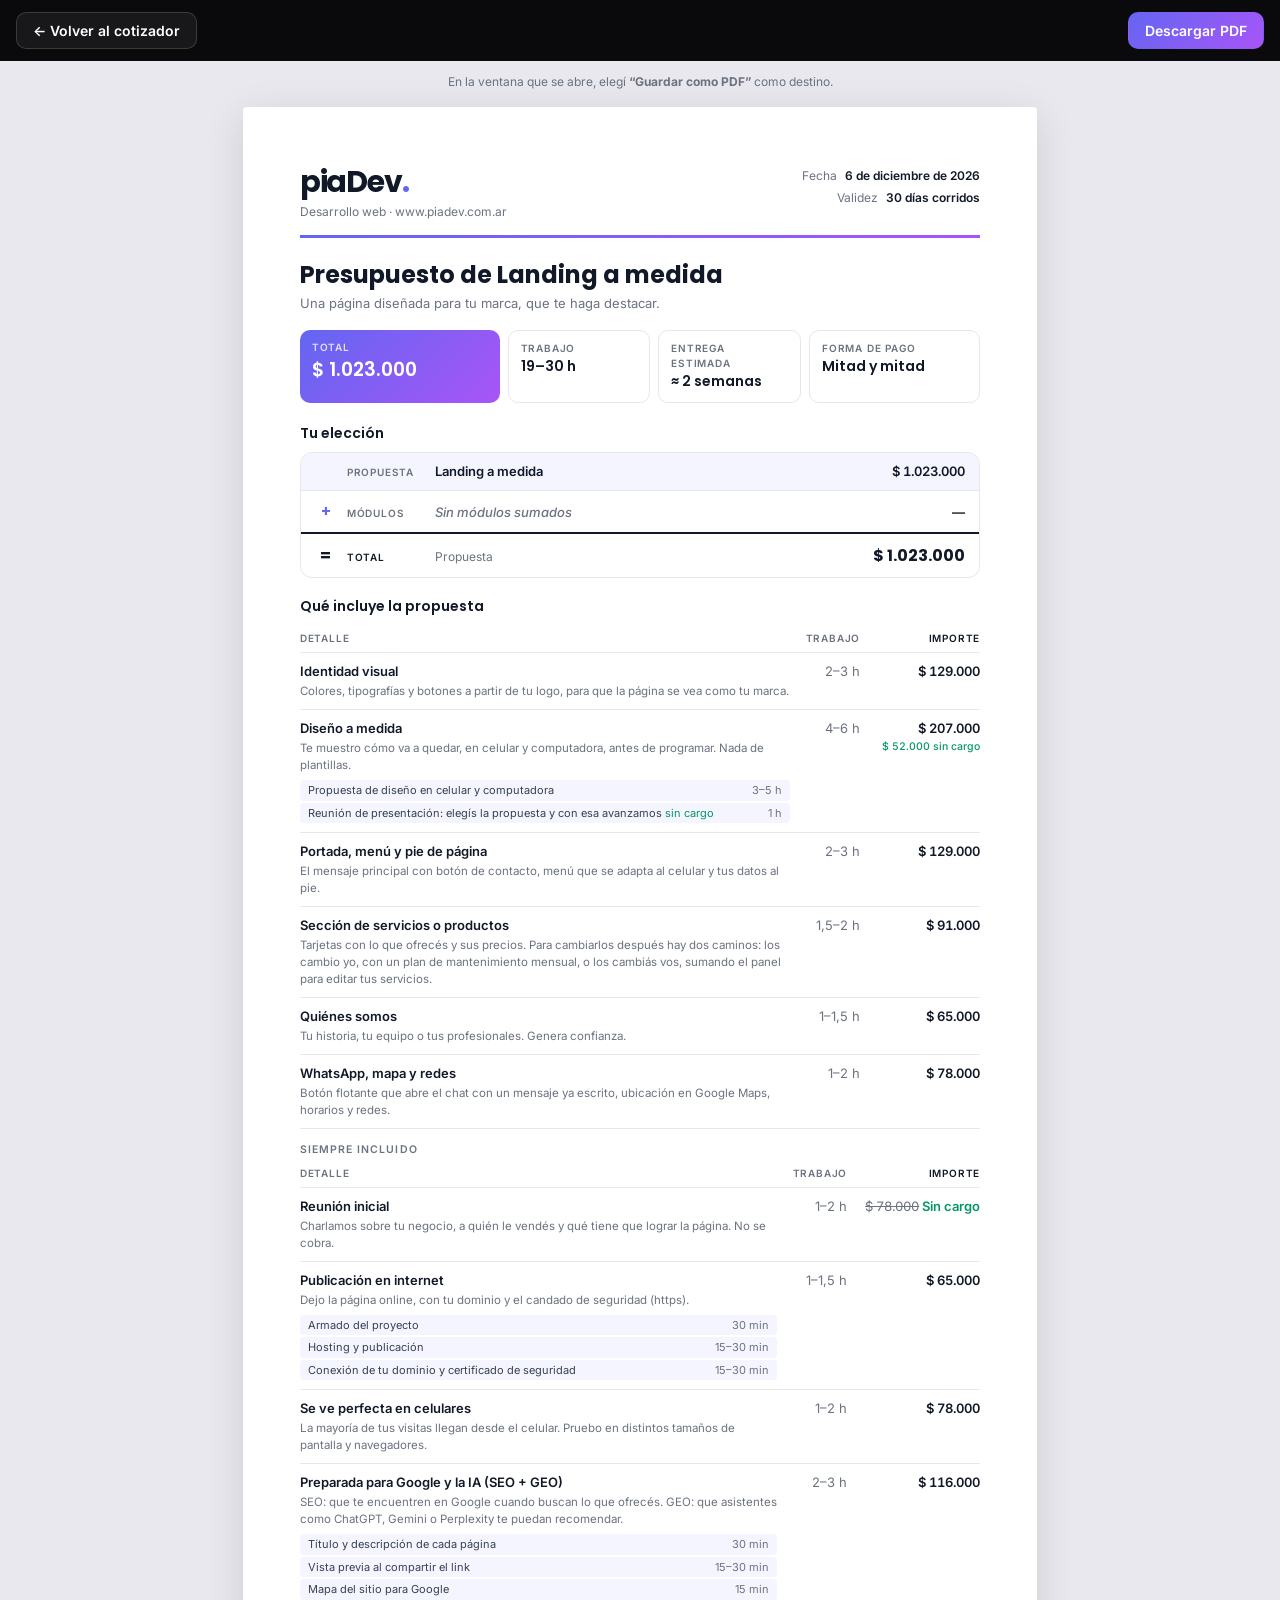
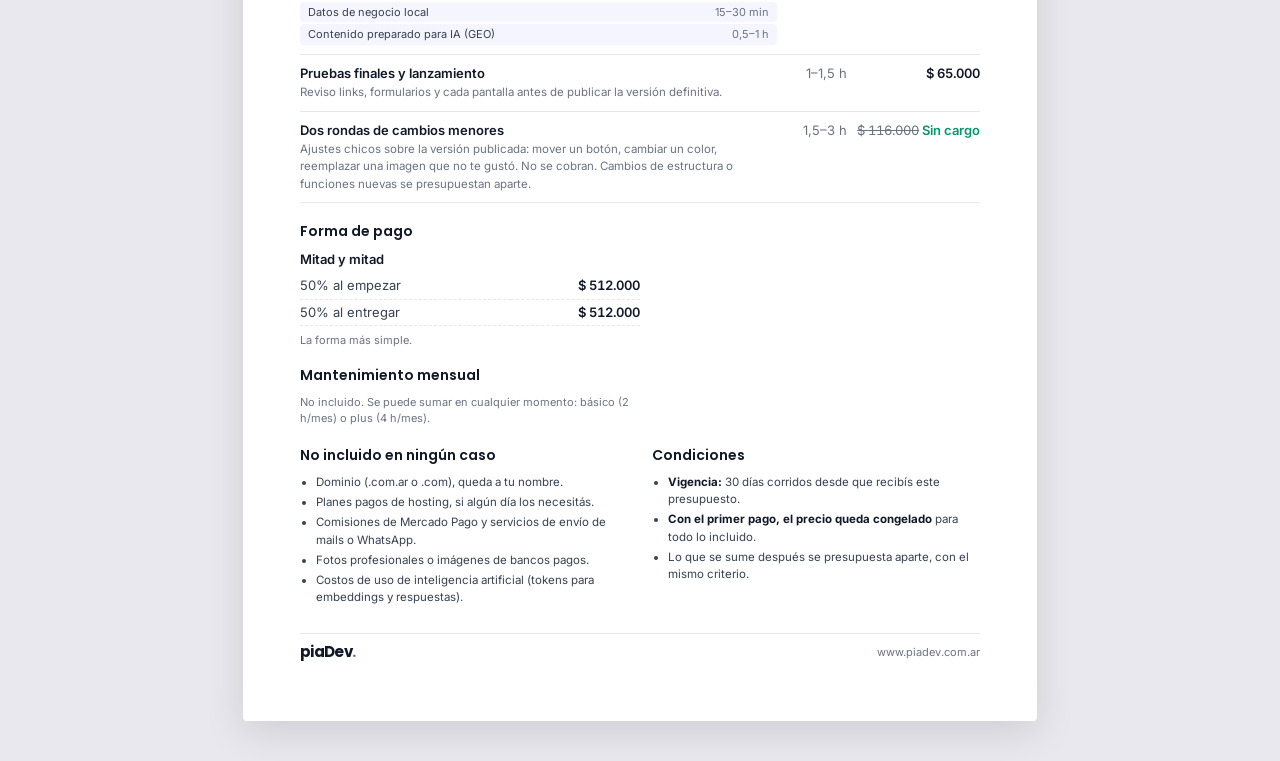
==== presupuesto.html @ 5997084e "cotizador" ====
<!doctype html>
<html lang="es">
<head>
  <meta charset="utf-8">
  <meta name="viewport" content="width=device-width, initial-scale=1">
  <title>Presupuesto · piaDev</title>
  <meta name="robots" content="noindex">
  <link rel="preconnect" href="https://fonts.googleapis.com">
  <link rel="preconnect" href="https://fonts.gstatic.com" crossorigin>
  <link rel="stylesheet" href="https://fonts.googleapis.com/css2?family=Inter:wght@400;500;600;700&family=Poppins:wght@500;600;700&display=swap">
  <link rel="stylesheet" href="css/presupuesto.css">
</head>
<body>
  <div class="toolbar">
    <a class="tb-btn" id="backLink" href="index.html">← Volver al cotizador</a>
    <button class="tb-btn tb-primary" id="printBtn" type="button">Descargar PDF</button>
  </div>
  <p class="tb-hint">En la ventana que se abre, elegí <b>“Guardar como PDF”</b> como destino.</p>

  <main class="sheet" id="sheet"></main>

  <script src="js/servicios.js"></script>
  <script src="js/calc.js"></script>
  <script src="js/presupuesto.js"></script>
</body>
</html>
---- css/presupuesto.css ----
/* Presupuesto: documento claro (para imprimir) con los acentos de la marca */
:root {
  --ink: #111827;
  --text: #374151;
  --muted: #6b7280;
  --line: #e5e7eb;
  --soft: #f5f5ff;
  --primary: #6366f1;
  --secondary: #a855f7;
  --green: #059669;
  --f-head: "Poppins", system-ui, sans-serif;
  --f-body: "Inter", system-ui, sans-serif;
}
* { box-sizing: border-box; }
html { color-scheme: light; }
body { margin: 0; background: #e8e8ee; color: var(--text); font: 13px/1.5 var(--f-body); -webkit-print-color-adjust: exact; print-color-adjust: exact; }
h1, h2, h3 { font-family: var(--f-head); color: var(--ink); margin: 0; }
p { margin: 0; }

/* Barra de pantalla (no se imprime) */
.toolbar { position: sticky; top: 0; z-index: 5; display: flex; justify-content: space-between; gap: 10px; padding: 12px 16px; background: #0a0a0c; }
.tb-btn { font: 600 14px var(--f-body); padding: 9px 16px; border-radius: 10px; border: 1px solid rgba(255, 255, 255, .15); background: rgba(255, 255, 255, .06); color: #fff; text-decoration: none; cursor: pointer; }
.tb-primary { background: linear-gradient(135deg, #6366f1, #a855f7); border-color: transparent; }
.tb-hint { text-align: center; color: var(--muted); font-size: 12px; margin: 12px 16px 0; }

/* Hoja A4 */
.sheet { width: 210mm; max-width: calc(100% - 32px); min-height: 297mm; margin: 16px auto 40px; background: #fff; padding: 16mm 15mm; box-shadow: 0 10px 40px rgba(0, 0, 0, .12); border-radius: 4px; }

.doc-head { display: flex; justify-content: space-between; align-items: flex-start; gap: 20px; padding-bottom: 14px; border-bottom: 3px solid; border-image: linear-gradient(90deg, var(--primary), var(--secondary)) 1; }
.logo { font: 700 30px var(--f-head); color: var(--ink); letter-spacing: -0.04em; line-height: 1; }
.logo span { color: var(--primary); }
.logo.sm { font-size: 15px; }
.brand-sub { color: var(--muted); font-size: 12px; margin-top: 6px; }
.meta { display: grid; gap: 4px; text-align: right; font-size: 12px; }
.meta span { color: var(--muted); margin-right: 8px; }
.meta b { color: var(--ink); font-weight: 600; }

.title-block { margin: 22px 0 16px; }
.title-block h1 { font-size: 24px; font-weight: 700; margin-top: 4px; line-height: 1.25; }
.for { margin-top: 4px; font-size: 14px; }
.for b { color: var(--ink); }
.tagline { color: var(--muted); margin-top: 4px; }

.kpis { display: grid; grid-template-columns: 1.4fr 1fr 1fr 1.2fr; gap: 8px; margin-bottom: 20px; }
.kpi { border: 1px solid var(--line); border-radius: 10px; padding: 10px 12px; }
.kpi span { display: block; font-size: 10px; font-weight: 600; letter-spacing: .08em; text-transform: uppercase; color: var(--muted); }
.kpi b { font: 600 14px var(--f-head); color: var(--ink); }
.kpi-main { background: linear-gradient(135deg, var(--primary), var(--secondary)); border: 0; }
.kpi-main span { color: rgba(255, 255, 255, .8); }
.kpi-main b { color: #fff; font-size: 19px; }

.block { margin-top: 18px; }

/* Tu elección: se lee como una suma */
.choice { break-inside: avoid; }
.ch { border: 1px solid var(--line); border-radius: 12px; overflow: hidden; }
.ch-row { display: grid; grid-template-columns: 22px 78px 1fr auto; gap: 10px; align-items: baseline; padding: 9px 14px; border-top: 1px solid var(--line); }
.ch-row:first-child { border-top: 0; background: var(--soft); }
.ch-sign { font: 600 15px var(--f-head); color: var(--primary); text-align: center; }
.ch-label { font-size: 10px; font-weight: 600; letter-spacing: .08em; text-transform: uppercase; color: var(--muted); }
.ch-name { color: var(--ink); min-width: 0; }
.ch-name b { font-weight: 600; }
.ch-name small { display: block; color: var(--muted); font-size: 11px; margin-top: 1px; }
.ch-amt { text-align: right; font-weight: 600; color: var(--ink); font-variant-numeric: tabular-nums; white-space: nowrap; }
.ch-total { border-top: 2px solid var(--ink); }
.ch-total .ch-sign, .ch-total .ch-amt { font: 700 16px var(--f-head); color: var(--ink); }
.ch-total .ch-label { color: var(--ink); }
.ch-total .ch-name { color: var(--muted); font-size: 12px; }
.ch-aside { background: #f9fafb; }
.ch-aside .ch-name, .ch-aside .ch-amt { color: var(--muted); font-weight: 500; }
.block h2 { font-size: 14px; font-weight: 600; margin-bottom: 8px; }
.block h3 { font: 600 10.5px var(--f-body); letter-spacing: .1em; text-transform: uppercase; color: var(--muted); margin: 14px 0 4px; }

.items { width: 100%; border-collapse: collapse; }
.items th { text-align: left; font-size: 10px; font-weight: 600; letter-spacing: .08em; text-transform: uppercase; color: var(--muted); padding: 6px 0; border-bottom: 1px solid var(--line); }
.items td { vertical-align: top; padding: 9px 0; border-bottom: 1px solid var(--line); }
.items tr { break-inside: avoid; }
.items td b { color: var(--ink); font-weight: 600; }
.items td p { color: var(--muted); font-size: 11.5px; margin-top: 1px; }
.items .h { width: 70px; text-align: right; white-space: nowrap; color: var(--muted); padding-left: 10px; }
.items .n { width: 120px; text-align: right; white-space: nowrap; color: var(--ink); font-weight: 600; padding-left: 10px; font-variant-numeric: tabular-nums; }
.items .n small { display: block; font-weight: 500; font-size: 10.5px; }
.items s { color: var(--muted); font-weight: 400; }
.items tr.off b, .items tr.off p { color: #9ca3af; }
.muted { color: var(--muted); font-weight: 500; font-style: italic; }
.free { color: var(--green); font-style: normal; }
.sub { list-style: none; padding: 0; margin: 6px 0 0; display: grid; gap: 2px; }
.sub li { display: flex; justify-content: space-between; gap: 12px; font-size: 11px; color: var(--text); padding: 2px 8px; background: var(--soft); border-radius: 4px; }
.sub li span:last-child { color: var(--muted); white-space: nowrap; }
.note { margin-top: 10px; padding: 8px 12px; background: #f9fafb; border-left: 3px solid var(--primary); font-size: 11.5px; }
.note b { color: var(--ink); }

.totals-block { display: flex; justify-content: flex-end; break-inside: avoid; }
.totals { width: 60%; border-collapse: collapse; }
.totals td { padding: 6px 0; border-bottom: 1px solid var(--line); }
.totals td:last-child { text-align: right; font-variant-numeric: tabular-nums; color: var(--ink); font-weight: 600; }
.stack { display: grid; gap: 16px; break-inside: avoid; }
.stack > div { max-width: 50%; }
.totals .bonif td { color: var(--green); font-weight: 500; text-align: right; border-bottom: 0; font-size: 11.5px; padding-top: 2px; }
.totals .grand td { border-bottom: 0; border-top: 2px solid var(--ink); padding-top: 10px; font: 700 17px var(--f-head); color: var(--ink); }

.two { display: grid; grid-template-columns: 1fr 1fr; gap: 24px; break-inside: avoid; }
.pay-title { font-weight: 600; color: var(--ink); margin-bottom: 4px; }
.mini { width: 100%; border-collapse: collapse; }
.mini td { padding: 3px 0; border-bottom: 1px dashed var(--line); }
.mini td:last-child { text-align: right; font-weight: 600; color: var(--ink); font-variant-numeric: tabular-nums; }
.small { font-size: 11px; color: var(--muted); margin-top: 6px; }
.checks, .dots { margin: 4px 0 0; padding-left: 16px; display: grid; gap: 3px; font-size: 11.5px; }
.checks li::marker { content: "✓  "; color: var(--green); }
.dots b { color: var(--ink); }

.end { break-inside: avoid; }
.doc-foot { display: flex; justify-content: space-between; align-items: center; margin-top: 26px; padding-top: 10px; border-top: 1px solid var(--line); color: var(--muted); font-size: 11px; }

@media (max-width: 700px) {
  .sheet { padding: 20px 16px; min-height: 0; }
  .kpis { grid-template-columns: 1fr 1fr; }
  .two { grid-template-columns: 1fr; }
  .stack > div { max-width: none; }
  .totals { width: 100%; }
  .doc-head { flex-direction: column; }
  .meta { text-align: left; }
}

/* Margen 0 en la página: así el navegador no tiene dónde imprimir fecha, título y URL.
   El espacio en blanco lo da el padding de la hoja, que se repite en cada página (box-decoration-break). */
@page { size: A4; margin: 0; }
@media print {
  html, body { margin: 0; padding: 0; background: #fff; }
  /* Solo se imprime la hoja: oculta la barra y cualquier botón flotante que agreguen extensiones del navegador */
  body > :not(.sheet), html > :not(head):not(body) { display: none !important; }
  .sheet { width: auto; max-width: none; min-height: 0; margin: 0; padding: 12mm 14mm; box-shadow: none; border-radius: 0;
    -webkit-box-decoration-break: clone; box-decoration-break: clone; }
}
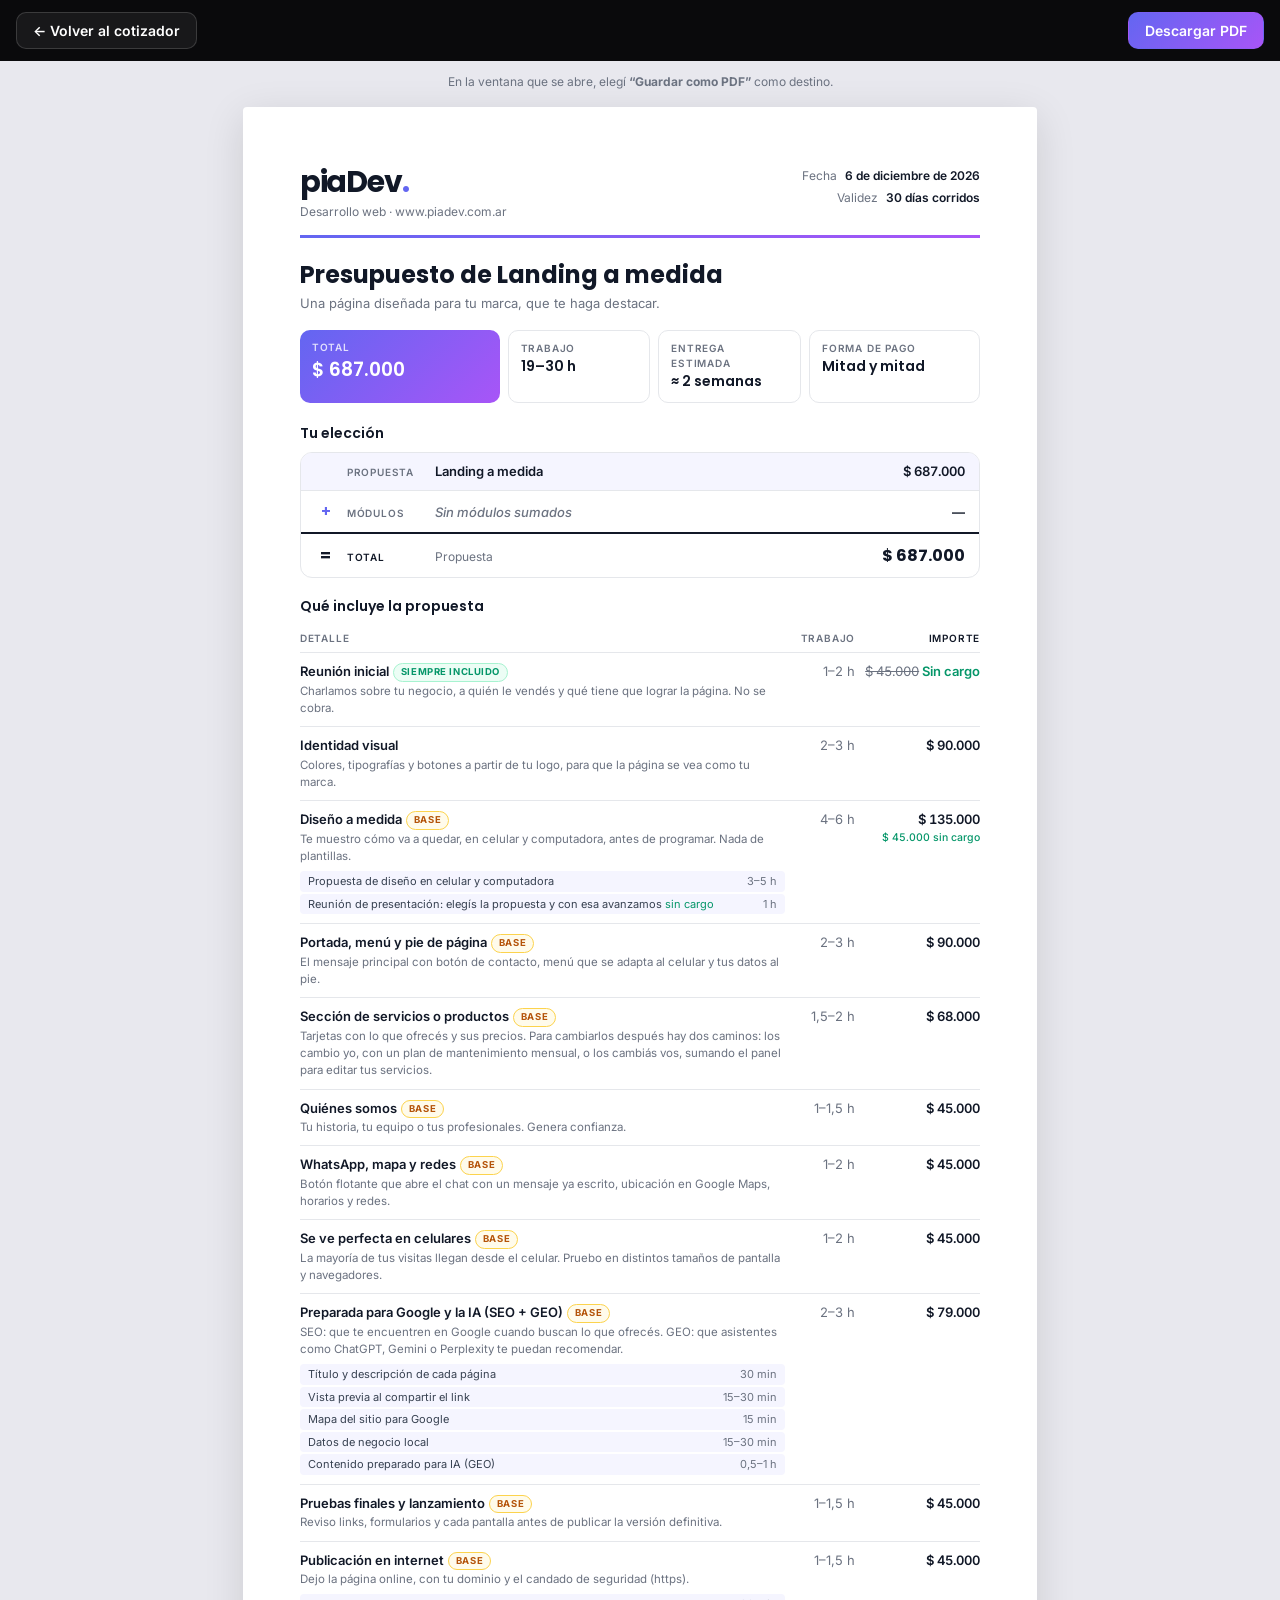
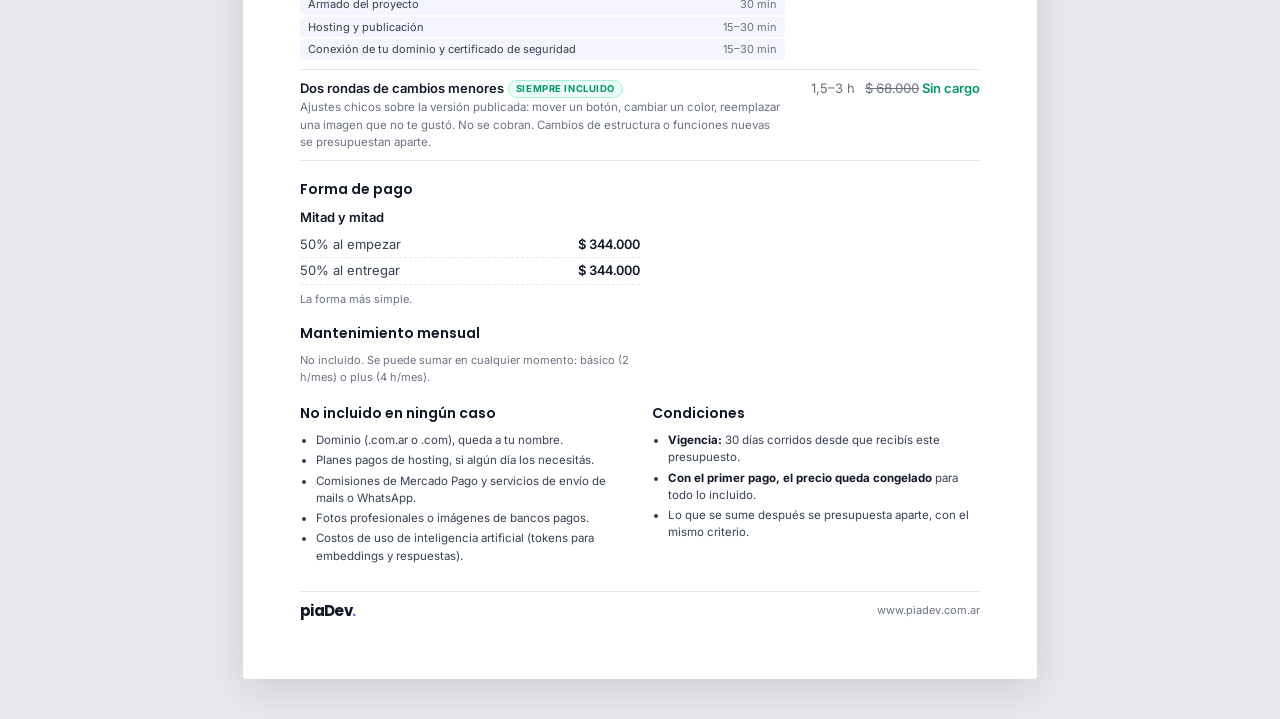
==== commit b696b6aa: "feat:openGraph, favicon" ====
--- a/presupuesto.html
+++ b/presupuesto.html
@@ -8,6 +8,7 @@
   <link rel="preconnect" href="https://fonts.googleapis.com">
   <link rel="preconnect" href="https://fonts.gstatic.com" crossorigin>
   <link rel="stylesheet" href="https://fonts.googleapis.com/css2?family=Inter:wght@400;500;600;700&family=Poppins:wght@500;600;700&display=swap">
+  <link rel="icon" href="favicon.svg" type="image/svg+xml">
   <link rel="stylesheet" href="css/presupuesto.css">
 </head>
 <body>
--- a/css/presupuesto.css
+++ b/css/presupuesto.css
@@ -75,6 +75,9 @@
 .items th { text-align: left; font-size: 10px; font-weight: 600; letter-spacing: .08em; text-transform: uppercase; color: var(--muted); padding: 6px 0; border-bottom: 1px solid var(--line); }
 .items td { vertical-align: top; padding: 9px 0; border-bottom: 1px solid var(--line); }
 .items tr { break-inside: avoid; }
+.ptag { display: inline-block; font-size: 9.5px; font-weight: 700; letter-spacing: .06em; text-transform: uppercase; padding: 1px 7px; border-radius: 99px; vertical-align: 1px; }
+.ptag-free { color: var(--green); background: #ecfdf5; border: 1px solid #a7f3d0; }
+.ptag-base { color: #b45309; background: #fffbeb; border: 1px solid #fcd34d; }
 .items td b { color: var(--ink); font-weight: 600; }
 .items td p { color: var(--muted); font-size: 11.5px; margin-top: 1px; }
 .items .h { width: 70px; text-align: right; white-space: nowrap; color: var(--muted); padding-left: 10px; }
